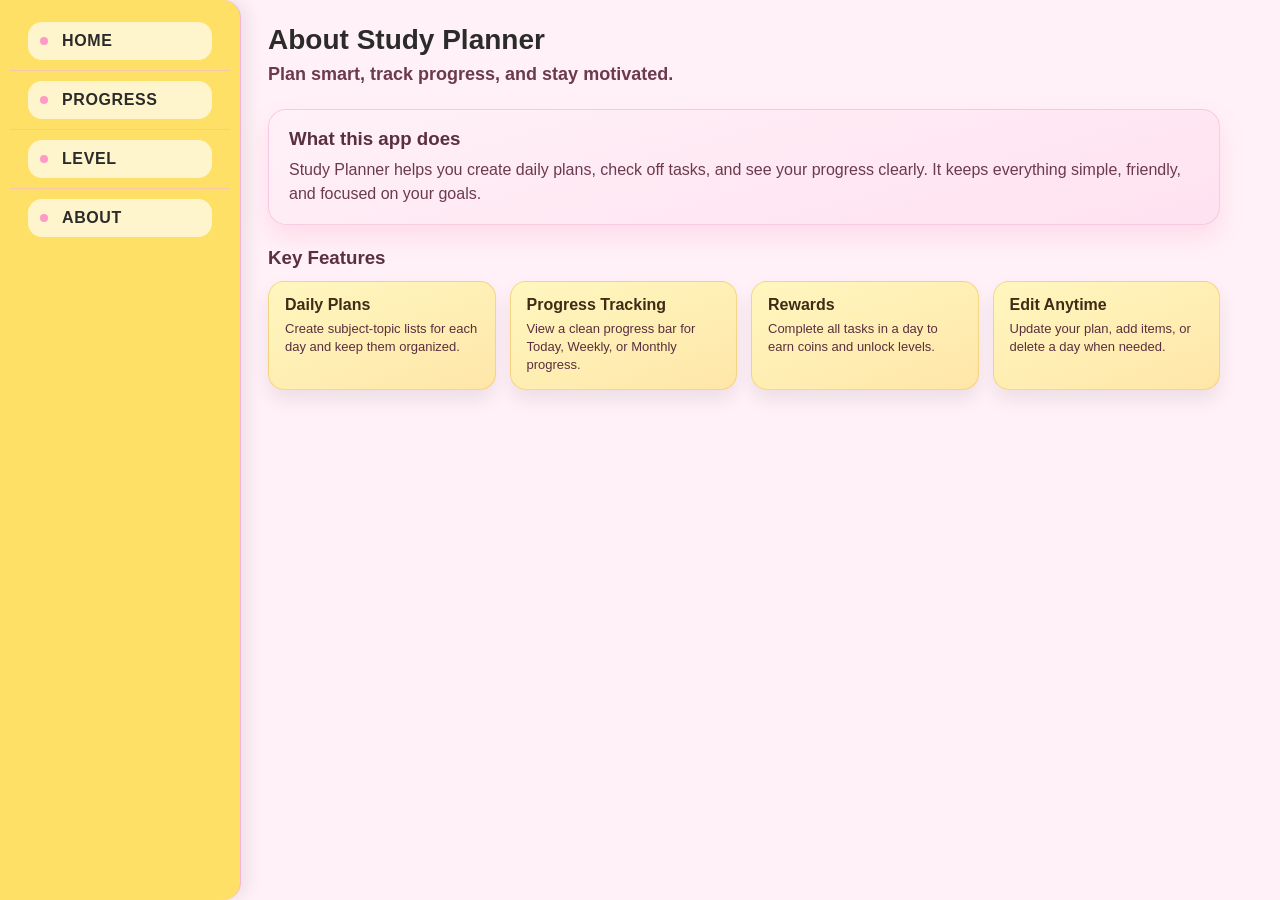
==== about.html @ fe8bb6f8 "first commit" ====
<!DOCTYPE html>
<html lang="en">

<head>
    <meta charset="UTF-8">
    <meta name="viewport" content="width=device-width, initial-scale=1.0">
    <title>About</title>
    <link rel="stylesheet" href="style.css">
    <link rel="stylesheet" href="about.css">
</head>

<body>
    <nav>
        <ul>
            <li><a href="index.html">HOME</a></li>
            <li><a href="progress.html">PROGRESS</a></li>
            <li><a href="level.html">LEVEL</a></li>
            <li><a href="about.html">ABOUT</a></li>
        </ul>
    </nav>

    <div class="content">
        <div class="header-row">
            <h1>About Study Planner</h1>
        </div>
        <h2>Plan smart, track progress, and stay motivated.</h2>

        <section class="about-card">
            <h3>What this app does</h3>
            <p class="about-text">
                Study Planner helps you create daily plans, check off tasks, and see your progress clearly.
                It keeps everything simple, friendly, and focused on your goals.
            </p>
        </section>

        <section class="features">
            <h3>Key Features</h3>
            <div class="feature-grid">
                <div class="feature-card">
                    <div class="feature-title">Daily Plans</div>
                    <p>Create subject-topic lists for each day and keep them organized.</p>
                </div>
                <div class="feature-card">
                    <div class="feature-title">Progress Tracking</div>
                    <p>View a clean progress bar for Today, Weekly, or Monthly progress.</p>
                </div>
                <div class="feature-card">
                    <div class="feature-title">Rewards</div>
                    <p>Complete all tasks in a day to earn coins and unlock levels.</p>
                </div>
                <div class="feature-card">
                    <div class="feature-title">Edit Anytime</div>
                    <p>Update your plan, add items, or delete a day when needed.</p>
                </div>
            </div>
        </section>
    </div>
</body>

</html>
---- style.css ----
body {
    margin: 0;
    background-color: #fff1f7;
    color: #2b2b2b;
    font-family: "Segoe Print", "Comic Sans MS", "Bradley Hand", "Trebuchet MS", sans-serif;
    padding-left: 240px;
}

.content {
    padding: 24px 28px;
    position: relative;
}

.header-row {
    display: flex;
    align-items: center;
    justify-content: space-between;
    gap: 16px;
}

.content h1 {
    margin: 0;
    font-size: 28px;
}

.content h2 {
    margin: 8px 0 0;
    font-size: 18px;
    font-weight: 600;
    color: #6b3a4d;
}

nav {
    position: fixed;
    top: 0;
    left: 0;
    width: 240px;
    height: 100vh;
    background-color: #ffe066;
    border-right: 1px solid #f5b6d6;
    box-shadow: 6px 0 18px rgba(0, 0, 0, 0.08);
    border-top-right-radius: 18px;
    border-bottom-right-radius: 18px;
}

nav ul {
    list-style-type: none;
    padding: 12px 10px;
    margin: 0;
}

nav li {
    margin: 0;
    padding: 10px 18px;
    border-bottom: 1px solid rgba(245, 182, 214, 0.6);
}

nav li:last-child {
    border-bottom: none;
}

nav a {
    text-decoration: none;
    color: #2b2b2b;
    display: block;
    padding: 10px 12px 10px 34px;
    border-radius: 14px;
    background-color: #fff5cc;
    font-weight: 700;
    letter-spacing: 0.6px;
    transition: background-color 160ms ease, color 160ms ease, transform 160ms ease, box-shadow 160ms ease;
    position: relative;
}

nav a::before {
    content: "";
    position: absolute;
    left: 12px;
    top: 50%;
    width: 8px;
    height: 8px;
    border-radius: 50%;
    background-color: #ff9ac6;
    transform: translateY(-50%);
}

nav a:hover {
    background-color: #ffd1e6;
    color: #1a1a1a;
    transform: translateX(4px) scale(1.01);
    box-shadow: inset 0 0 0 1px rgba(255, 255, 255, 0.7), 0 6px 14px rgba(255, 120, 170, 0.25);
}

nav a.active,
nav a:focus-visible {
    background-color: #ffc1dd;
    box-shadow: inset 0 0 0 2px rgba(255, 255, 255, 0.9), 0 8px 18px rgba(255, 120, 170, 0.25);
    outline: none;
}

@media (max-width: 720px) {
    body {
        padding-left: 0;
        padding-top: 72px;
    }

    nav {
        position: fixed;
        top: 0;
        left: 0;
        width: 100%;
        height: auto;
        border-right: none;
        border-bottom: 1px solid #f5b6d6;
        border-radius: 0 0 16px 16px;
        box-shadow: 0 6px 18px rgba(0, 0, 0, 0.08);
    }

    nav ul {
        display: flex;
        gap: 8px;
        padding: 10px 12px;
    }

    nav li {
        border-bottom: none;
        padding: 0;
        flex: 1 1 auto;
    }

    nav a {
        padding: 10px 12px 10px 28px;
        text-align: center;
    }

    .header-row {
        flex-direction: column;
        align-items: flex-start;
    }

    .content {
        padding: 20px 16px;
    }
}

.button {
    display: inline-block;
    padding: 10px 18px;
    border: none;
    border-radius: 999px;
    background-color: #ffb6d9;
    color: #2b2b2b;
    font-weight: 700;
    letter-spacing: 0.4px;
    box-shadow: 0 6px 14px rgba(255, 120, 170, 0.25);
    cursor: pointer;
    text-decoration: none;
}

.button:hover,
.button:focus-visible {
    background-color: #ffd1e6;
    text-decoration: none;
}

.plans-grid {
    margin-top: 24px;
    display: grid;
    grid-template-columns: repeat(auto-fit, minmax(240px, 1fr));
    gap: 18px;
}

.plan {
    background: linear-gradient(165deg, #fff2b8 0%, #ffe58f 100%);
    border: 1px solid rgba(235, 180, 70, 0.8);
    border-radius: 18px;
    padding: 16px 18px;
    box-shadow: 0 12px 24px rgba(0, 0, 0, 0.1);
    position: relative;
    transition: transform 160ms ease, box-shadow 160ms ease;
    overflow: hidden;
}

.plan::after {
    content: "";
    position: absolute;
    top: 12px;
    right: 12px;
    width: 26px;
    height: 26px;
    border-radius: 50%;
    background: rgba(255, 200, 70, 0.7);
    box-shadow: inset 0 0 0 2px rgba(255, 255, 255, 0.6);
    z-index: 0;
}

.plan::before {
    content: "";
    position: absolute;
    inset: 0;
    background: radial-gradient(circle at 12% 18%, rgba(255, 255, 255, 0.6), transparent 45%),
        radial-gradient(circle at 80% 10%, rgba(255, 255, 255, 0.35), transparent 50%);
    opacity: 0.7;
    pointer-events: none;
}

.plan:hover {
    transform: translateY(-2px);
    box-shadow: 0 16px 28px rgba(0, 0, 0, 0.12);
}

.plan.complete {
    background: linear-gradient(165deg, #ecf6c9 0%, #d9eeaa 100%);
    border-color: rgba(160, 205, 120, 0.85);
    box-shadow: 0 10px 20px rgba(145, 190, 110, 0.24);
}

.plan-header {
    display: flex;
    align-items: center;
    justify-content: space-between;
    gap: 12px;
    margin-bottom: 12px;
    padding-right: 34px;
    position: relative;
    z-index: 1;
}

.plan h3 {
    margin: 0;
    font-size: 16px;
    color: #3f2b16;
    letter-spacing: 0.6px;
}

.plan-actions {
    display: flex;
    gap: 8px;
}

.plan-edit {
    border: none;
    border-radius: 999px;
    background: linear-gradient(135deg, #ffe0ee, #ffc4de);
    color: #4a2433;
    font-size: 13px;
    font-weight: 700;
    padding: 7px 14px;
    cursor: pointer;
    box-shadow: inset 0 0 0 1px rgba(255, 255, 255, 0.9), 0 6px 12px rgba(255, 168, 205, 0.35);
}

.plan-edit:hover,
.plan-edit:focus-visible {
    background: linear-gradient(135deg, #ffd1e6, #ffb6d9);
    outline: none;
}

.plan-delete {
    border: none;
    border-radius: 999px;
    background: linear-gradient(135deg, #ff8fb9, #ff5c7a);
    color: #fff;
    font-size: 13px;
    font-weight: 700;
    padding: 7px 14px;
    cursor: pointer;
    box-shadow: 0 6px 12px rgba(255, 92, 122, 0.35);
}

.plan-delete:hover,
.plan-delete:focus-visible {
    background: linear-gradient(135deg, #ff7aa8, #ff4c6c);
    outline: none;
}

.plan-item {
    display: flex;
    align-items: center;
    gap: 10px;
    font-size: 14px;
    margin-bottom: 8px;
    color: #3a2c21;
}

.plan-item:last-child {
    margin-bottom: 0;
}

.plan-item input {
    accent-color: #ff8fb9;
    width: 16px;
    height: 16px;
}

.plan-item input:disabled {
    accent-color: #d9d1d6;
    opacity: 0.6;
    cursor: not-allowed;
}

.empty-state {
    margin-top: 18px;
    font-weight: 600;
    color: #6b3a4d;
}
---- about.css ----
body {
    padding-right: 32px;
}

.about-card {
    margin-top: 24px;
    background: linear-gradient(165deg, #fff1f7 0%, #ffe1f0 100%);
    border: 1px solid rgba(245, 182, 214, 0.6);
    border-radius: 18px;
    padding: 18px 20px;
    box-shadow: 0 12px 24px rgba(255, 120, 170, 0.18);
}

.about-card h3 {
    margin: 0 0 8px;
    color: #5a2f3f;
}

.about-text {
    margin: 0;
    color: #6b3a4d;
    line-height: 1.5;
}

.features {
    margin-top: 22px;
}

.features h3 {
    margin: 0 0 12px;
    color: #5a2f3f;
}

.feature-grid {
    display: grid;
    grid-template-columns: repeat(auto-fit, minmax(220px, 1fr));
    gap: 14px;
}

.feature-card {
    background: linear-gradient(160deg, #fff7bf 0%, #ffe6a8 100%);
    border: 1px solid rgba(235, 180, 70, 0.45);
    border-radius: 16px;
    padding: 14px 16px;
    box-shadow: 0 10px 20px rgba(0, 0, 0, 0.08);
}

.feature-title {
    font-weight: 800;
    color: #3f2b16;
    margin-bottom: 6px;
}

.feature-card p {
    margin: 0;
    color: #5a2f3f;
    font-size: 13px;
    line-height: 1.4;
}

@media (max-width: 720px) {
    .about-card {
        margin-top: 18px;
    }
}
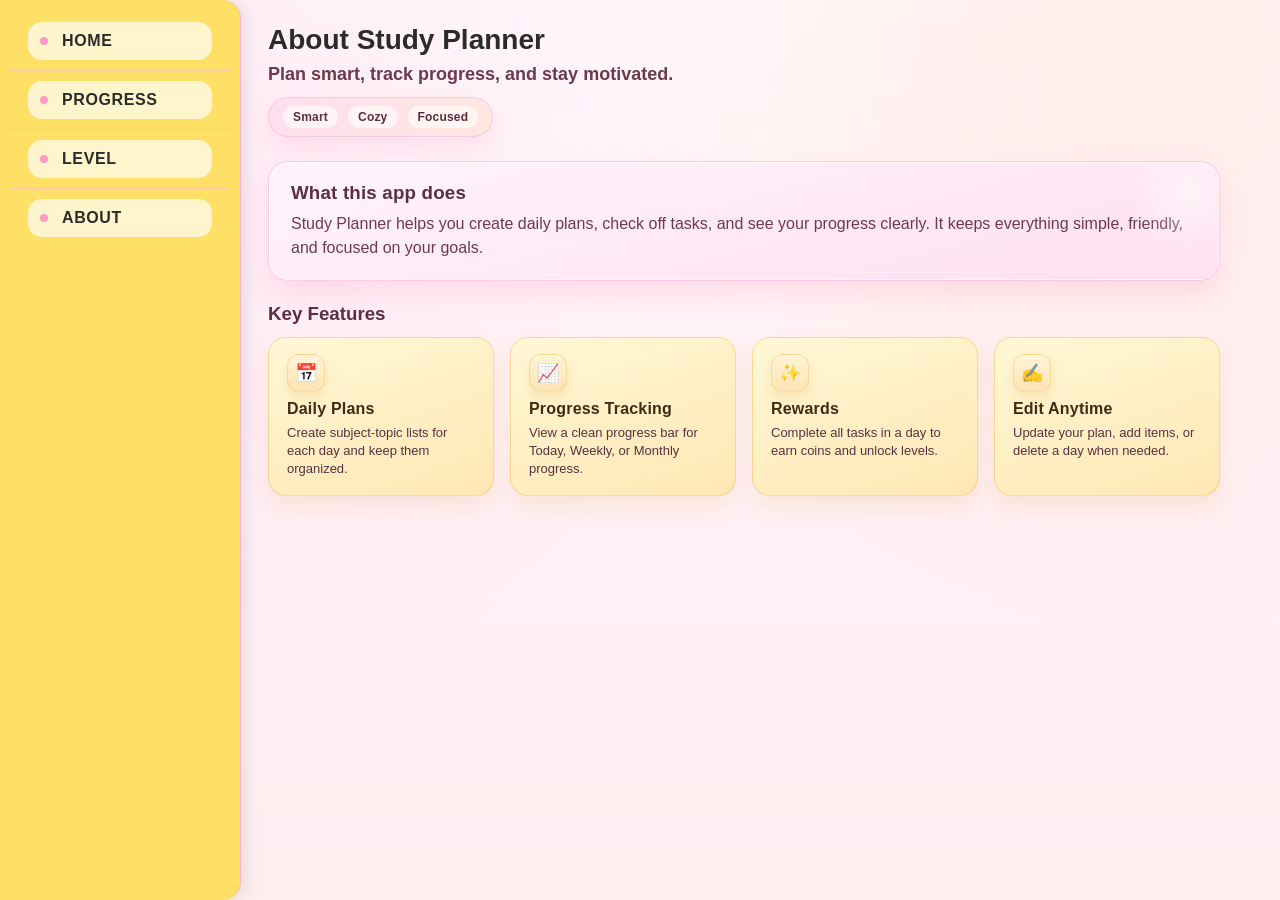
==== commit 3fa9d208: "styling" ====
--- a/about.html
+++ b/about.html
@@ -24,6 +24,11 @@
             <h1>About Study Planner</h1>
         </div>
         <h2>Plan smart, track progress, and stay motivated.</h2>
+        <div class="header-ribbon" aria-hidden="true">
+            <span>Smart</span>
+            <span>Cozy</span>
+            <span>Focused</span>
+        </div>
 
         <section class="about-card">
             <h3>What this app does</h3>
@@ -37,18 +42,22 @@
             <h3>Key Features</h3>
             <div class="feature-grid">
                 <div class="feature-card">
+                    <div class="feature-icon" aria-hidden="true">📅</div>
                     <div class="feature-title">Daily Plans</div>
                     <p>Create subject-topic lists for each day and keep them organized.</p>
                 </div>
                 <div class="feature-card">
+                    <div class="feature-icon" aria-hidden="true">📈</div>
                     <div class="feature-title">Progress Tracking</div>
                     <p>View a clean progress bar for Today, Weekly, or Monthly progress.</p>
                 </div>
                 <div class="feature-card">
+                    <div class="feature-icon" aria-hidden="true">✨</div>
                     <div class="feature-title">Rewards</div>
                     <p>Complete all tasks in a day to earn coins and unlock levels.</p>
                 </div>
                 <div class="feature-card">
+                    <div class="feature-icon" aria-hidden="true">✍️</div>
                     <div class="feature-title">Edit Anytime</div>
                     <p>Update your plan, add items, or delete a day when needed.</p>
                 </div>
--- a/style.css
+++ b/style.css
@@ -28,6 +28,33 @@
     font-size: 18px;
     font-weight: 600;
     color: #6b3a4d;
+}
+
+.badge-row {
+    margin-top: 10px;
+    display: flex;
+    gap: 8px;
+    flex-wrap: wrap;
+}
+
+.badge {
+    padding: 6px 12px;
+    border-radius: 999px;
+    background: linear-gradient(135deg, #ffe3f0, #ffcce2);
+    border: 1px solid rgba(245, 182, 214, 0.7);
+    font-size: 12px;
+    font-weight: 800;
+    color: #5a2f3f;
+    letter-spacing: 0.2px;
+    box-shadow: 0 6px 12px rgba(255, 120, 170, 0.18);
+    display: inline-flex;
+    align-items: center;
+    gap: 6px;
+}
+
+.badge-icon {
+    font-size: 14px;
+    line-height: 1;
 }
 
 nav {
@@ -118,19 +145,26 @@
 
     nav ul {
         display: flex;
-        gap: 8px;
+        gap: 6px;
         padding: 10px 12px;
+        overflow-x: auto;
+        -webkit-overflow-scrolling: touch;
     }
 
     nav li {
         border-bottom: none;
         padding: 0;
-        flex: 1 1 auto;
+        flex: 0 0 auto;
     }
 
     nav a {
-        padding: 10px 12px 10px 28px;
+        padding: 10px 12px 10px 24px;
         text-align: center;
+        white-space: nowrap;
+    }
+
+    nav a::before {
+        left: 8px;
     }
 
     .header-row {
--- a/about.css
+++ b/about.css
@@ -1,19 +1,44 @@
+html,
+body {
+    min-height: 100%;
+}
+
 body {
     padding-right: 32px;
+    background:
+        radial-gradient(circle at 10% 12%, rgba(255, 214, 235, 0.35), transparent 45%),
+        radial-gradient(circle at 90% 8%, rgba(255, 205, 180, 0.25), transparent 40%),
+        linear-gradient(180deg, #fff9fc 0%, #fff2f7 55%, #ffeef0 100%);
+    background-attachment: fixed;
 }
 
 .about-card {
     margin-top: 24px;
-    background: linear-gradient(165deg, #fff1f7 0%, #ffe1f0 100%);
+    background: linear-gradient(165deg, #fff4fb 0%, #ffe0f0 100%);
     border: 1px solid rgba(245, 182, 214, 0.6);
-    border-radius: 18px;
-    padding: 18px 20px;
-    box-shadow: 0 12px 24px rgba(255, 120, 170, 0.18);
+    border-radius: 20px;
+    padding: 20px 22px;
+    box-shadow: 0 14px 26px rgba(255, 120, 170, 0.18), 0 0 0 1px rgba(255, 255, 255, 0.7) inset;
+    position: relative;
+    overflow: hidden;
+}
+
+.about-card::before {
+    content: "";
+    position: absolute;
+    top: -40px;
+    right: -40px;
+    width: 140px;
+    height: 140px;
+    background: radial-gradient(circle, rgba(255, 255, 255, 0.7), transparent 60%);
+    opacity: 0.8;
+    pointer-events: none;
 }
 
 .about-card h3 {
     margin: 0 0 8px;
     color: #5a2f3f;
+    letter-spacing: 0.2px;
 }
 
 .about-text {
@@ -31,24 +56,77 @@
     color: #5a2f3f;
 }
 
+.header-ribbon {
+    margin-top: 12px;
+    display: inline-flex;
+    gap: 10px;
+    padding: 8px 14px;
+    border-radius: 999px;
+    background: linear-gradient(90deg, rgba(255, 193, 220, 0.35), rgba(255, 210, 180, 0.35));
+    border: 1px solid rgba(245, 182, 214, 0.6);
+    box-shadow: 0 10px 22px rgba(255, 140, 190, 0.18);
+    font-weight: 800;
+    color: #5a2f3f;
+    letter-spacing: 0.2px;
+}
+
+.header-ribbon span {
+    background: rgba(255, 255, 255, 0.6);
+    padding: 4px 10px;
+    border-radius: 999px;
+    font-size: 12px;
+}
+
 .feature-grid {
     display: grid;
     grid-template-columns: repeat(auto-fit, minmax(220px, 1fr));
-    gap: 14px;
+    gap: 16px;
 }
 
 .feature-card {
-    background: linear-gradient(160deg, #fff7bf 0%, #ffe6a8 100%);
-    border: 1px solid rgba(235, 180, 70, 0.45);
-    border-radius: 16px;
-    padding: 14px 16px;
-    box-shadow: 0 10px 20px rgba(0, 0, 0, 0.08);
+    background: linear-gradient(160deg, #fff8d6 0%, #ffe7b3 100%);
+    border: 1px solid rgba(235, 180, 70, 0.4);
+    border-radius: 18px;
+    padding: 16px 18px;
+    box-shadow: 0 12px 22px rgba(210, 150, 60, 0.14);
+    position: relative;
+    overflow: hidden;
+    transition: transform 180ms ease, box-shadow 180ms ease;
+}
+
+.feature-icon {
+    width: 36px;
+    height: 36px;
+    border-radius: 12px;
+    display: grid;
+    place-items: center;
+    font-size: 18px;
+    background: linear-gradient(180deg, #fff5d8 0%, #ffe3b3 100%);
+    border: 1px solid rgba(235, 180, 70, 0.35);
+    box-shadow: 0 6px 12px rgba(210, 150, 60, 0.15);
+    margin-bottom: 8px;
+}
+
+.feature-card::after {
+    content: "";
+    position: absolute;
+    inset: 0;
+    background: linear-gradient(120deg, rgba(255, 255, 255, 0) 0%, rgba(255, 255, 255, 0.6) 50%, rgba(255, 255, 255, 0) 100%);
+    transform: translateX(-120%);
+    animation: feature-shine 4s ease-in-out infinite;
+    pointer-events: none;
+}
+
+.feature-card:hover {
+    transform: translateY(-2px);
+    box-shadow: 0 16px 26px rgba(210, 150, 60, 0.2);
 }
 
 .feature-title {
     font-weight: 800;
     color: #3f2b16;
     margin-bottom: 6px;
+    letter-spacing: 0.2px;
 }
 
 .feature-card p {
@@ -58,6 +136,18 @@
     line-height: 1.4;
 }
 
+@keyframes feature-shine {
+    0% {
+        transform: translateX(-120%);
+    }
+    60% {
+        transform: translateX(120%);
+    }
+    100% {
+        transform: translateX(120%);
+    }
+}
+
 @media (max-width: 720px) {
     .about-card {
         margin-top: 18px;
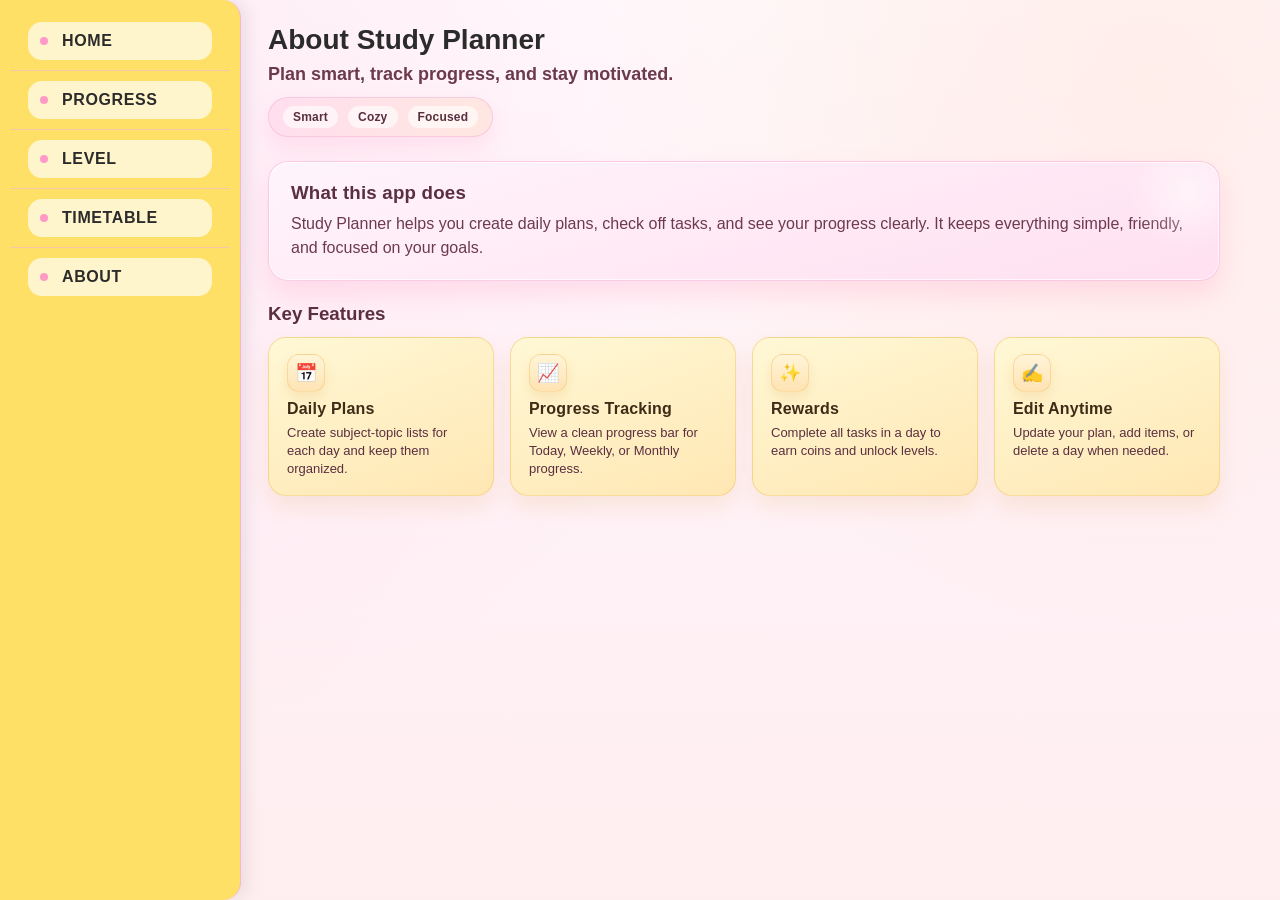
==== commit 68bebb2f: "timetable" ====
--- a/about.html
+++ b/about.html
@@ -15,6 +15,7 @@
             <li><a href="index.html">HOME</a></li>
             <li><a href="progress.html">PROGRESS</a></li>
             <li><a href="level.html">LEVEL</a></li>
+            <li><a href="timetable.html">TIMETABLE</a></li>
             <li><a href="about.html">ABOUT</a></li>
         </ul>
     </nav>
@@ -66,4 +67,4 @@
     </div>
 </body>
 
-</html>
+</html>
--- a/style.css
+++ b/style.css
@@ -57,6 +57,7 @@
     line-height: 1;
 }
 
+
 nav {
     position: fixed;
     top: 0;
@@ -200,8 +201,20 @@
 .plans-grid {
     margin-top: 24px;
     display: grid;
-    grid-template-columns: repeat(auto-fit, minmax(240px, 1fr));
+    grid-template-columns: repeat(3, minmax(240px, 1fr));
     gap: 18px;
+}
+
+@media (max-width: 980px) {
+    .plans-grid {
+        grid-template-columns: repeat(2, minmax(220px, 1fr));
+    }
+}
+
+@media (max-width: 640px) {
+    .plans-grid {
+        grid-template-columns: minmax(0, 1fr);
+    }
 }
 
 .plan {
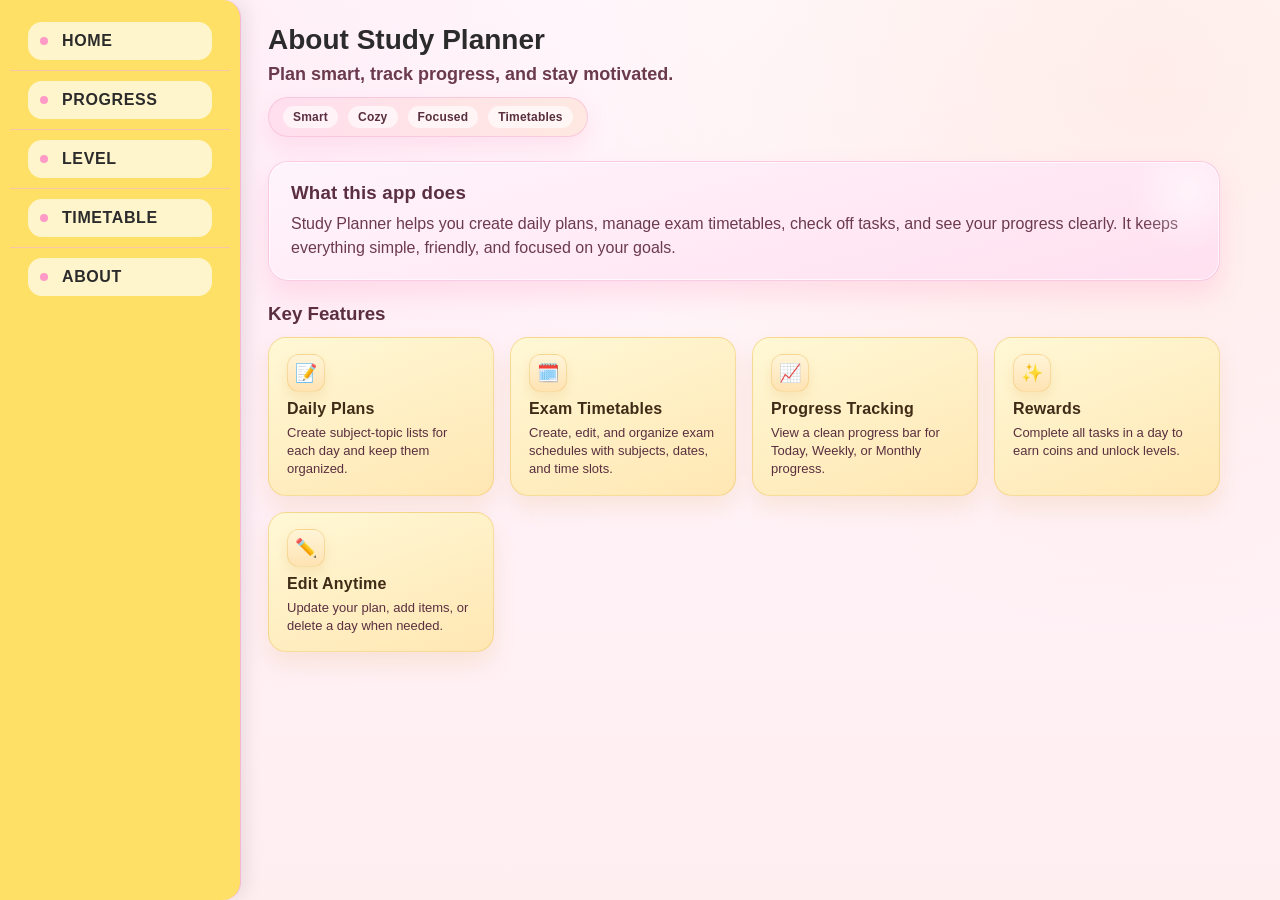
==== commit 1778baff: "updated about" ====
--- a/about.html
+++ b/about.html
@@ -29,13 +29,14 @@
             <span>Smart</span>
             <span>Cozy</span>
             <span>Focused</span>
+            <span>Timetables</span>
         </div>
 
         <section class="about-card">
             <h3>What this app does</h3>
             <p class="about-text">
-                Study Planner helps you create daily plans, check off tasks, and see your progress clearly.
-                It keeps everything simple, friendly, and focused on your goals.
+                Study Planner helps you create daily plans, manage exam timetables, check off tasks,
+                and see your progress clearly. It keeps everything simple, friendly, and focused on your goals.
             </p>
         </section>
 
@@ -43,9 +44,14 @@
             <h3>Key Features</h3>
             <div class="feature-grid">
                 <div class="feature-card">
-                    <div class="feature-icon" aria-hidden="true">📅</div>
+                    <div class="feature-icon" aria-hidden="true">📝</div>
                     <div class="feature-title">Daily Plans</div>
                     <p>Create subject-topic lists for each day and keep them organized.</p>
+                </div>
+                <div class="feature-card">
+                    <div class="feature-icon" aria-hidden="true">🗓️</div>
+                    <div class="feature-title">Exam Timetables</div>
+                    <p>Create, edit, and organize exam schedules with subjects, dates, and time slots.</p>
                 </div>
                 <div class="feature-card">
                     <div class="feature-icon" aria-hidden="true">📈</div>
@@ -58,7 +64,7 @@
                     <p>Complete all tasks in a day to earn coins and unlock levels.</p>
                 </div>
                 <div class="feature-card">
-                    <div class="feature-icon" aria-hidden="true">✍️</div>
+                    <div class="feature-icon" aria-hidden="true">✏️</div>
                     <div class="feature-title">Edit Anytime</div>
                     <p>Update your plan, add items, or delete a day when needed.</p>
                 </div>
@@ -67,4 +73,4 @@
     </div>
 </body>
 
-</html>+</html>
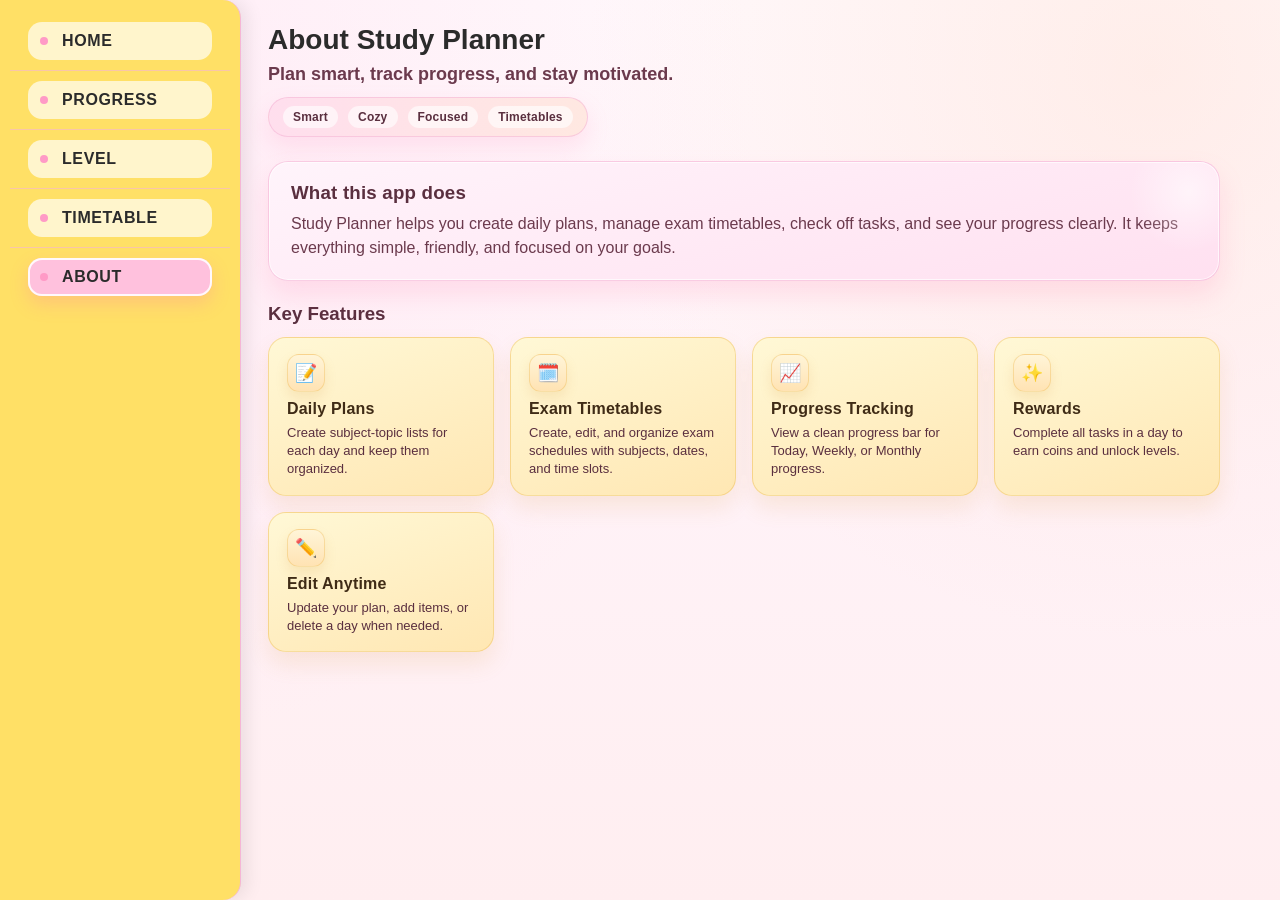
==== commit 3afb4efe: "navbar css" ====
--- a/about.html
+++ b/about.html
@@ -16,7 +16,7 @@
             <li><a href="progress.html">PROGRESS</a></li>
             <li><a href="level.html">LEVEL</a></li>
             <li><a href="timetable.html">TIMETABLE</a></li>
-            <li><a href="about.html">ABOUT</a></li>
+            <li><a href="about.html" class="active">ABOUT</a></li>
         </ul>
     </nav>
 
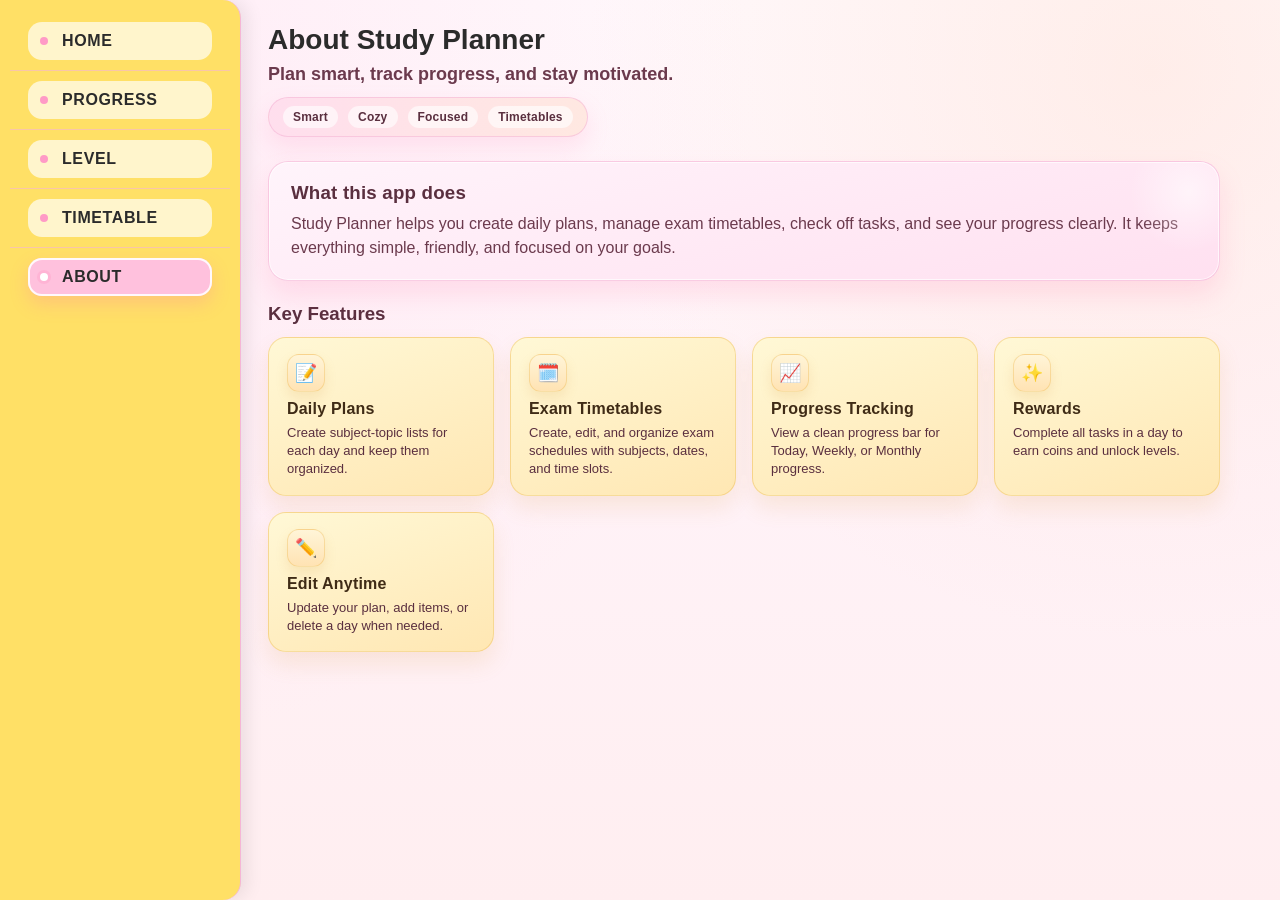
==== commit 10258080: "logo" ====
--- a/about.html
+++ b/about.html
@@ -7,6 +7,8 @@
     <title>About</title>
     <link rel="stylesheet" href="style.css">
     <link rel="stylesheet" href="about.css">
+    <link rel="icon" type="image/svg+xml"
+        href="data:image/svg+xml,%3Csvg xmlns='http://www.w3.org/2000/svg' viewBox='0 0 64 64'%3E%3Cdefs%3E%3ClinearGradient id='bg' x1='0' y1='0' x2='1' y2='1'%3E%3Cstop offset='0%25' stop-color='%2356CCF2'/%3E%3Cstop offset='100%25' stop-color='%23F299C1'/%3E%3C/linearGradient%3E%3C/defs%3E%3Crect width='64' height='64' rx='18' fill='url(%23bg)'/%3E%3Crect x='14' y='12' width='36' height='40' rx='8' fill='white' fill-opacity='0.96'/%3E%3Crect x='20' y='20' width='16' height='4' rx='2' fill='%235A67D8'/%3E%3Crect x='20' y='28' width='24' height='4' rx='2' fill='%2390CDF4'/%3E%3Crect x='20' y='36' width='20' height='4' rx='2' fill='%23F6AD55'/%3E%3Ccircle cx='44' cy='18' r='7' fill='%23FFE066'/%3E%3Cpath d='M44 14.5l1.1 2.2 2.4.4-1.7 1.7.4 2.4-2.2-1.2-2.2 1.2.4-2.4-1.7-1.7 2.4-.4z' fill='%23F2994A'/%3E%3C/svg%3E">
 </head>
 
 <body>
--- a/style.css
+++ b/style.css
@@ -126,6 +126,12 @@
     outline: none;
 }
 
+nav a.active::before,
+nav a:focus-visible::before {
+    background-color: #ffffff;
+    box-shadow: 0 0 0 3px rgba(255, 154, 198, 0.35);
+}
+
 @media (max-width: 720px) {
     body {
         padding-left: 0;
